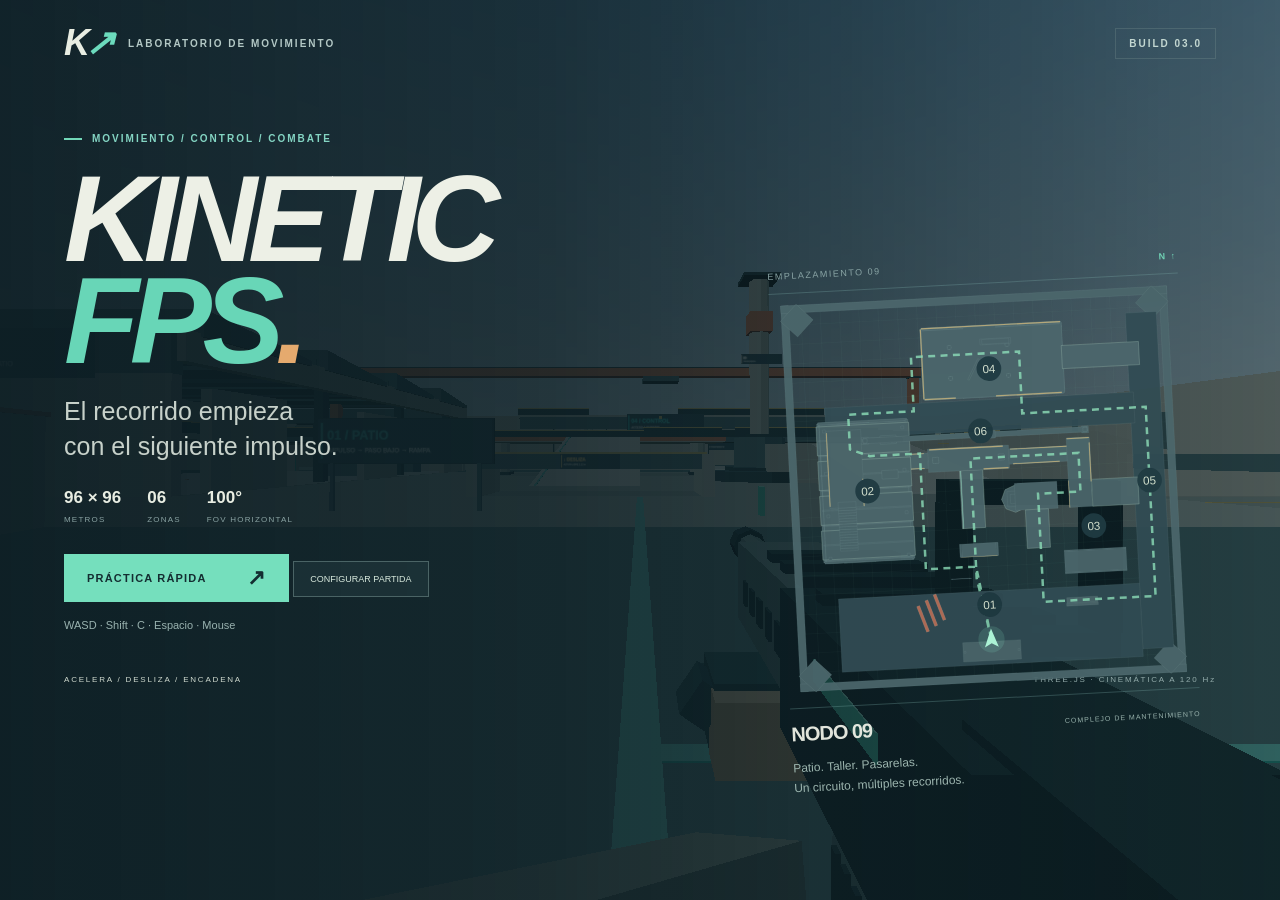
==== index.html @ 588a4f9a "Add files via upload" ====
<!doctype html>
<html lang="es">
<head>
  <meta charset="utf-8">
  <meta name="viewport" content="width=device-width,initial-scale=1,maximum-scale=1,user-scalable=no,viewport-fit=cover">
  <meta name="theme-color" content="#182a30">
  <meta name="apple-mobile-web-app-capable" content="yes">
  <meta name="apple-mobile-web-app-status-bar-style" content="black-translucent">
  <meta name="description" content="KINETIC FPS. Un laboratorio jugable de movimiento en un complejo industrial de 96 × 96 metros.">
  <title>KINETIC FPS · NODO 09</title>
  <link rel="icon" href="icon.svg" type="image/svg+xml">
  <link rel="stylesheet" href="style.css">
</head>
<body>
  <canvas id="game" aria-label="Escenario tridimensional KINETIC FPS"></canvas>
  <div id="load-status">Construyendo NODO 09<span></span></div>
  <div id="hud" hidden>
    <div class="location"><span class="live-dot"></span><b>NODO 09</b><span id="zone">01 · PATIO</span></div>
    <div class="hud-actions"><button id="map-button" aria-label="Abrir mapa">MAPA</button><button id="settings-button" aria-label="Abrir ajustes">AJUSTES <span>Ⅱ</span></button></div>
    <div id="reticle" aria-hidden="true"><i></i><i></i><i></i><i></i><b></b></div>
    <div id="hitmarker" aria-hidden="true">×</div>
    <div class="telemetry"><div class="velocity"><strong id="speed">0.0</strong><span>m/s</span></div><div class="movement"><b id="state">QUIETO</b><small><span id="ground">● SUELO</span><span><b id="fps">60</b> FPS</span></small></div><div class="speed-track"><i id="speed-fill"></i></div></div>
    <div class="weapon-info"><span><span id="weapon-name">K-09</span> <small id="fire-mode">/ AUTO</small></span><strong id="ammo">40</strong><div><span id="ammo-status">/ 40</span> · IMPACTOS <b id="hits">00</b><i id="reload-progress"></i></div><button id="auto-reload" aria-pressed="true">AUTO RECARGA: ON</button></div>
    <div id="health-bar" class="vital-bar"><span>VIDA</span><b id="health-value">100</b><i><em id="health-fill"></em></i></div><div id="shield-bar" class="vital-bar"><span>ESCUDO</span><b id="shield-value">100</b><i><em id="shield-fill"></em></i></div><div id="score-bar"><span id="score-label-blue">AZUL</span> <b id="score-blue">0</b><span> / </span><span id="score-label-red">ROJO</span> <b id="score-red">0</b></div><div id="match-status">ENTRENAMIENTO</div><div id="death-feedback" hidden></div><div id="damage-feedback"></div><div id="chain-hint">SPRINT <span>→</span> DESLIZA <span>→</span> SALTA</div>
    <div id="minimap"><canvas id="minimap-canvas" aria-label="Minimapa de NODO 09"></canvas><span>N / 09</span></div><div id="weapon-slots" aria-label="Selector de armas"><button data-action="slot0">1 <b>FILO</b></button><button data-action="slot1" class="selected">2 <b>K-09</b></button><button data-action="slot2">3 <b>S-07</b></button></div><div id="ping-readout" hidden></div><div id="toast" role="status"></div>
  </div>
  <div id="touch-controls" aria-label="Controles táctiles" hidden>
    <div id="look-area" aria-label="Arrastra para mirar"></div>
    <div id="joystick" aria-label="Joystick de movimiento"><span class="stick-ring"></span><span id="stick"></span></div>
    <button class="touch-button sprint-button" data-action="sprint" aria-label="Activar sprint"><svg viewBox="0 0 32 32"><path d="m8 26 7-9-5-5 5-5 5 5 6 1M15 17l7 5-1 6M6 19l5-6"/><circle cx="21" cy="5" r="2"/></svg><small>SPRINT</small></button>
    <button class="touch-button aim-button" data-action="aim" aria-label="Apuntar"><svg viewBox="0 0 32 32"><circle cx="16" cy="16" r="8"/><path d="M16 2v8m0 12v8M2 16h8m12 0h8"/></svg></button>
    <button class="touch-button fire-button" data-action="fire" aria-label="Disparar y arrastrar para mirar"><svg viewBox="0 0 32 32"><circle cx="16" cy="16" r="11"/><circle cx="16" cy="16" r="4"/><path d="M16 1v6m0 18v6M1 16h6m18 0h6"/></svg></button>
    <button class="touch-button jump-button" data-action="jump" aria-label="Saltar"><svg viewBox="0 0 32 32"><path d="M16 26V6M7 15l9-9 9 9M6 28h20"/></svg><small>SALTO</small></button>
    <button class="touch-button slide-button" data-action="slide" aria-label="Deslizarse o agacharse"><svg viewBox="0 0 32 32"><path d="m6 22 10-5 8 7h5M16 17l3-8 6 3M3 27h18M3 21h4"/><circle cx="20" cy="5" r="2"/></svg><small>DESLIZA</small></button>
    <button class="touch-button reload-button" data-action="reload" aria-label="Recargar"><b>↻</b><small>RECARGA</small></button>
    <button class="touch-button ping-button" data-action="ping" aria-label="Colocar marcador"><b>◇</b><small>PING</small></button>
    <button class="touch-button assist-button" data-action="assist" aria-label="Alternar asistencia"><b>⊕</b><small>AYUDA</small></button>
    <button class="touch-button mode-button" data-action="mode" aria-label="Modo de disparo"><b>≋</b><small>MODO</small></button>
  </div>
  <div id="hud-editor" hidden><button id="hud-collapse" aria-label="Plegar o desplegar barra HUD" aria-expanded="true">⌃</button><div class="editor-heading"><b>HUD <select id="hud-selection" aria-label="Control seleccionado"></select><button id="hud-move" title="Arrastra para mover el control seleccionado" aria-label="Arrastrar control seleccionado">✥</button></b><small>PERSONAJE EN PAUSA</small></div><label>Tamaño <input id="hud-size" type="range" min="55" max="160" value="100"><output id="hud-size-value">100%</output></label><label>Opacidad <input id="hud-opacity" type="range" min="0" max="100" value="100"><output id="hud-opacity-value">100%</output></label><div class="editor-actions"><button id="hud-preview">Vista previa</button><button id="hud-defaults">Restaurar</button><button id="hud-cancel">Cancelar</button><button id="hud-save">Guardar</button></div></div>
  <main id="welcome" class="screen">
    <div class="intro-top"><span class="wordmark">K<span>↗</span></span><span>LABORATORIO DE MOVIMIENTO</span><span class="build-tag">BUILD 03.0</span></div>
    <div class="intro-content">
      <div class="eyebrow"><span></span> MOVIMIENTO / CONTROL / COMBATE</div>
      <h1>KINETIC<span>FPS<span class="title-dot">.</span></span></h1>
      <p class="intro-copy">El recorrido empieza<br>con el siguiente impulso.</p>
      <div class="intro-stats"><span><b>96 × 96</b> METROS</span><span><b>06</b> ZONAS</span><span><b>100°</b> FOV HORIZONTAL</span></div>
      <button id="start" class="primary" disabled>PRÁCTICA RÁPIDA <span>↗</span></button>
      <button id="configure-match" class="secondary">CONFIGURAR PARTIDA</button><p id="start-help" class="muted">WASD · Shift · C · Espacio · Mouse</p>
      <p class="rotate-tip">↻ En el teléfono, gira la pantalla a horizontal.</p>
    </div>
    <div class="intro-map"><div class="map-heading"><span>EMPLAZAMIENTO 09</span><b>N ↑</b></div><div id="welcome-map" class="plan"></div><div class="map-caption"><b>NODO 09</b><span>COMPLEJO DE MANTENIMIENTO</span></div><p>Patio. Taller. Pasarelas.<br>Un circuito, múltiples recorridos.</p></div>
    <footer class="intro-footer"><span>ACELERA / DESLIZA / ENCADENA</span><span>THREE.JS · CINEMÁTICA A 120 Hz</span></footer>
  </main>
  <section id="pause" class="screen pause-screen" hidden aria-label="Pausa y ajustes">
    <div class="panel">
      <header class="panel-header"><div><span class="eyebrow">KINETIC / LAB 01</span><h2>Tu próximo impulso.</h2></div><button id="resume" class="primary">CONTINUAR <span>↗</span></button></header>
      <nav class="tabs"><button data-tab="settings" class="active">Ajustes</button><button data-tab="map">Recorrido</button><button data-tab="controls">Controles</button><button data-tab="reticle">Retícula</button><button data-tab="match">Partida</button><button data-tab="audio">Audio</button></nav>
      <div id="tab-settings" class="tab-content"><div class="settings-note">Los cambios se aplican a la simulación y se guardan en este navegador.</div><div id="sliders" class="settings-grid"></div><div class="switches"><label><input type="checkbox" id="autoSprint"> Sprint automático</label><label><input type="checkbox" id="contextualSlide"> Deslizamiento contextual táctil</label><label><input type="checkbox" id="autoResolution"> Resolución adaptativa</label><label><input type="checkbox" id="sound"> Sonido</label></div><div class="panel-bottom"><button id="defaults" class="secondary">Restaurar valores</button><span id="render-stats">Física · 120 Hz</span></div></div>
      <div id="tab-map" class="tab-content" hidden><div class="map-layout"><div id="pause-map" class="plan"></div><div class="map-description"><h3>NODO 09</h3><p>Un complejo compacto con rutas que se cruzan a distintas alturas.</p><ol><li><b>Patio:</b> acelera y cruza el paso bajo.</li><li><b>Taller:</b> sube las escaleras a la pasarela.</li><li><b>Terrazas:</b> enlaza rampa, salto y descenso.</li><li><b>Control:</b> atraviesa el interior o sube a la cubierta.</li><li><b>Vía rápida:</b> prueba tu velocidad en la recta este.</li><li><b>Transferencia:</b> cambia de ruta desde el centro.</li></ol><button id="reset-position" class="secondary">Volver al punto inicial</button></div></div></div>
      <div id="tab-controls" class="tab-content" hidden><div class="controls-tools"><button id="customize-hud" class="primary">Personalizar HUD <span>↗</span></button><button id="reset-targets" class="secondary">Reiniciar partida</button></div><div id="look-settings" class="settings-grid"></div><div id="assist-settings" class="settings-grid"></div><div class="switches"><label><input id="invertY" type="checkbox"> Invertir eje vertical</label><label><input id="assist" type="checkbox"> Asistencia de apuntado</label><label><input id="assistMouse" type="checkbox"> Asistencia también con mouse</label><label><input id="mapRotate" type="checkbox"> Minimapa según jugador</label></div><div class="controls-grid"><div><h3>Teclado + mouse</h3><p><kbd>WASD</kbd> Movimiento <br><kbd>Shift</kbd> Sprint <br><kbd>Alt</kbd> Caminar <br><kbd>C / Ctrl</kbd> Deslizar al correr; mantener para agacharse<br><kbd>Espacio</kbd> Salto / slide jump<br><kbd>Click izq.</kbd> Disparar <br><kbd>Click der.</kbd> Apuntar<br><kbd>Esc / P</kbd> Pausa <br><kbd>R</kbd> Recargar<br><kbd>1 / 2 / 3</kbd> Cuchillo / K-09 / escopeta<br><kbd>Q</kbd> Marcador<br><kbd>B</kbd> Modo K-09 / S-07<br><kbd>H</kbd> Asistencia<br><kbd>Inicio</kbd> Reiniciar posición</p></div><div><h3>Pantalla táctil</h3><p>Joystick izquierdo para moverte. Arrastra la zona derecha para mirar.</p><p><b>SPRINT</b> y <b>apuntado</b> se activan con un toque. <b>DESLIZA</b> usa el impulso al correr; a baja velocidad alterna agachado. <b>SALTO</b> permite salir del deslizamiento.</p><p>Puedes arrastrar el botón de disparo para apuntar mientras disparas. Activa sprint automático para liberar un dedo.</p><p class="muted">El apuntado es inmediato; los efectos del arma no alteran el rayo de disparo. Intensidad de cámara 0 desactiva balanceo, inclinación y aterrizaje visual.</p></div></div></div>
      <div id="tab-match" class="tab-content" hidden>
 <p class="settings-note">Combate local. Todos los demás participantes son bots. El movimiento conserva los valores de NODO 09.</p>
 <div class="match-form">
 <label>Modo<select id="match-mode"><option value="training">Entrenamiento</option><option value="ffa">Todos contra todos</option><option value="tdm">Rojo vs. azul</option></select></label>
 <label>Soldados <output id="bot-count-label">4</output><input id="match-bots" type="range" min="1" max="20" value="4"></label>
 <label>Dificultad<select id="match-difficulty"><option value="easy">Fácil</option><option value="normal" selected>Normal</option><option value="hard">Difícil</option></select></label>
 <label>Tu equipo<select id="match-team"><option value="blue">Azul</option><option value="red">Rojo</option></select></label>
 <label>Duración<select id="match-minutes"><option value="3">3 min</option><option value="5" selected>5 min</option><option value="10">10 min</option><option value="15">15 min</option></select></label>
 <label>Límite de eliminaciones<select id="match-limit"><option>15</option><option selected>30</option><option>50</option><option>100</option></select></label>
 <label>Calidad de IA<select id="match-quality"><option value="adaptive">Adaptativa</option><option value="high">Alta</option><option value="low">Ahorro de CPU</option></select></label>
 <label>Regeneración de cajas<select id="match-crateSeconds"><option value="30">30 s</option><option value="36" selected>36 s</option><option value="45">45 s</option><option value="60">60 s</option></select></label>
 </div><p id="bot-warning" class="settings-note">4 bots · Perfiles y percepción activos.</p>
 <div class="match-actions"><button id="begin-match" class="primary">INICIAR PARTIDA ↗</button><button id="restart-match" class="secondary">Reiniciar</button><button id="return-menu" class="secondary">Volver al menú</button></div>
 <p class="settings-note">Entrenamiento no tiene límite de tiempo. Rojo vs. azul: daño aliado desactivado. Protección al reaparecer: 2.2 s. Reserva K-09: 360; S-07: 56.</p>
 </div><div id="tab-audio" class="tab-content" hidden><h3>Sonido espacial</h3><p class="settings-note">Volúmenes independientes. Los disparos y pasos lejanos se atenúan; máximo 14 voces simultáneas.</p><div id="audio-settings" class="settings-grid"></div></div>
<div id="tab-reticle" class="tab-content" hidden><p class="settings-note">Retícula centrada en el rayo real. La expansión muestra el cono de dispersión del arma equipada.</p><div class="reticle-options"><label>Diseño <select id="reticleStyle"><option value="dot">Punto</option><option value="cross">Cruz fina</option><option value="segments">Cuatro segmentos</option><option value="crossdot">Cruz y punto</option><option value="circle">Círculo fino</option><option value="dynamic">Dinámica</option></select></label><label>Color <input id="reticleColor" type="color"></label></div><div id="reticle-settings" class="settings-grid"></div><div class="switches"><label><input id="reticleDot" type="checkbox"> Punto central</label><label><input id="reticleDynamic" type="checkbox"> Expansión según dispersión real</label></div><div class="reticle-preview" id="reticle-preview"></div><button id="reset-v2-settings" class="secondary">Restaurar controles y retícula</button></div>
    </div>
  </section>
  <section id="match-result" class="screen" hidden><div class="panel"><span class="eyebrow">NODO 09 / RESULTADO</span><h2 id="result-title"></h2><div id="result-scores"></div><button id="result-restart" class="primary">VOLVER A JUGAR ↗</button><button id="result-menu" class="secondary">Menú de partida</button></div></section><div id="fatal" hidden role="alert"><h2>No se pudo iniciar WebGL.</h2><p id="fatal-text"></p><button onclick="location.reload()">Volver a intentar</button></div>
  <noscript>Este prototipo necesita JavaScript activado.</noscript>
  <script type="module">
    import('./game.js').catch(error=>{
      document.getElementById('load-status').hidden=true;
      document.getElementById('fatal').hidden=false;
      document.getElementById('fatal-text').textContent='No se pudieron cargar los módulos. Sube todos los archivos juntos y abre la dirección HTTPS de GitHub Pages. '+error.message;
    });
  </script>
</body>
</html>
---- style.css ----
*{box-sizing:border-box}html,body{width:100%;height:100%;margin:0;overflow:hidden;background:#172b31;color:#edf0e6;font-family:Arial,Helvetica,sans-serif;-webkit-user-select:none;user-select:none;-webkit-touch-callout:none;overscroll-behavior:none}button,input{font:inherit}button{color:inherit;cursor:pointer;-webkit-tap-highlight-color:transparent}button:focus-visible{outline:2px solid #82eed4;outline-offset:4px}button:disabled{opacity:.45;cursor:wait}button[hidden],[hidden]{display:none!important}#game{position:fixed;inset:0;width:100%;height:100%;touch-action:none;display:block}#load-status{position:fixed;inset:0;display:flex;justify-content:center;align-items:center;background:#172b31;z-index:30;font-size:13px;letter-spacing:2px;transition:opacity .3s}#load-status span{width:7px;height:7px;background:#65dfbe;border-radius:50%;margin-left:12px;animation:pulse .7s infinite alternate}@keyframes pulse{to{opacity:.25}}.screen{position:fixed;inset:0;z-index:10;background:linear-gradient(90deg,rgba(13,30,36,.97),rgba(13,30,36,.87) 43%,rgba(13,30,36,.6));padding:max(25px,env(safe-area-inset-top)) max(5vw,env(safe-area-inset-right)) max(20px,env(safe-area-inset-bottom)) max(5vw,env(safe-area-inset-left));overflow:auto;touch-action:pan-y}.intro-top{display:flex;align-items:center;gap:18px;font-size:10px;font-weight:bold;letter-spacing:2px;color:#b3c8c5}.wordmark{font-size:36px;font-weight:900;font-style:italic;line-height:1;color:#e8ede2;letter-spacing:-5px}.wordmark span{color:#6cdbbd}.build-tag{margin-left:auto;border:1px solid #758d8d55;padding:9px 13px;color:#c3d7d1}.intro-content{margin-top:clamp(40px,8vh,100px);max-width:590px}.eyebrow{font-size:10px;letter-spacing:2px;color:#84d5c3;font-weight:bold;display:flex;align-items:center;gap:10px}.eyebrow>span{width:18px;height:2px;background:#72d7b8}h1{font-size:clamp(65px,9.6vw,146px);line-height:.83;letter-spacing:-.075em;margin:24px 0 22px;font-weight:900;font-style:italic}h1>span{display:block;color:#68d6b7}.title-dot{color:#e5aa6e}.intro-copy{font-size:clamp(17px,2vw,25px);line-height:1.4;color:#c7d1ca;margin:22px 0}.intro-stats{display:flex;gap:26px;margin:24px 0 28px}.intro-stats span{display:flex;flex-direction:column;font-size:8px;letter-spacing:1.2px;color:#8aa3a3;gap:7px}.intro-stats b{font-size:17px;letter-spacing:0;color:#e8ede2}.primary{background:#75dfbd;border:0;color:#142d31;padding:17px 23px;font-size:11px;font-weight:800;letter-spacing:1.2px;display:inline-flex;gap:40px;align-items:center;justify-content:space-between;min-height:47px}.primary:hover{background:#9ff3d3}.primary>span{font-size:22px;line-height:14px}.muted{color:#99b2af;font-size:11px;line-height:1.7}#start-help{margin:14px 0}.rotate-tip{display:none;color:#dbbf8a;font-size:11px}.intro-map{position:absolute;right:7vw;top:29%;width:32%;max-width:440px;transform:rotate(-3deg);opacity:.95}.map-heading{display:flex;justify-content:space-between;border-bottom:1px solid #7caaa955;padding-bottom:12px;font-size:9px;letter-spacing:1.5px;color:#8ea9a9}.map-heading b{color:#72d7b8}.plan{width:100%;aspect-ratio:1}.plan svg{width:100%;height:100%;overflow:visible}.map-caption{border-top:1px solid #7caaa955;display:flex;justify-content:space-between;align-items:center;padding-top:14px}.map-caption b{font-size:20px;letter-spacing:-1px}.map-caption span{font-size:7px;letter-spacing:1px;color:#9fb9b3}.intro-map p{font-size:12px;line-height:1.7;color:#a4bdb6}.intro-footer{margin-top:40px;display:flex;justify-content:space-between;font-size:8px;letter-spacing:1.8px;color:#93abaa}.intro-footer span:first-child{color:#d0dacf}#hud{position:fixed;inset:0;pointer-events:none;padding:max(22px,env(safe-area-inset-top)) max(25px,env(safe-area-inset-right)) max(22px,env(safe-area-inset-bottom)) max(25px,env(safe-area-inset-left));text-shadow:0 1px 4px #1e333a66}.location{position:absolute;top:max(24px,env(safe-area-inset-top));left:max(26px,env(safe-area-inset-left));display:flex;align-items:center;font-size:12px;gap:10px;letter-spacing:1.4px}.location>b{background:#203b4299;padding:7px 10px}.location>span:last-child{font-size:10px;color:#f0f0da}.live-dot{height:6px;width:6px;border-radius:50%;background:#91f4ca;box-shadow:0 0 12px #9affc855}.hud-actions{position:absolute;right:max(26px,env(safe-area-inset-right));top:max(23px,env(safe-area-inset-top));display:flex;gap:8px;pointer-events:auto}.hud-actions button{border:1px solid #ecf3e033;background:#203b4280;font-size:9px;letter-spacing:1.2px;padding:10px 12px}.hud-actions span{margin-left:9px}.telemetry{position:absolute;left:max(28px,env(safe-area-inset-left));bottom:max(28px,env(safe-area-inset-bottom));display:flex;gap:18px;align-items:center;background:linear-gradient(90deg,#17343b99,transparent);padding:12px 16px 17px}.velocity{display:flex;align-items:baseline;gap:6px}.velocity strong{font-size:39px;letter-spacing:-2px;font-weight:400;font-variant-numeric:tabular-nums;min-width:74px}.velocity>span{font-size:10px;color:#dae4d6}.movement>b{font-size:10px;letter-spacing:1.7px;color:#b1ffd9}.movement small{display:flex;gap:12px;margin-top:8px;font-size:8px;letter-spacing:1px;color:#e6eddb}.movement small b{font-weight:400}.speed-track{position:absolute;bottom:3px;left:16px;width:235px;background:#d6e4d229;height:2px}.speed-track i{display:block;height:100%;background:#94ffcd;width:0;transition:width .1s}.weapon-info{position:absolute;bottom:max(28px,env(safe-area-inset-bottom));right:max(30px,env(safe-area-inset-right));font-size:12px;letter-spacing:1px;display:grid;grid-template-columns:auto 40px;gap:5px 20px;background:linear-gradient(-90deg,#1b343977,transparent);padding:10px}.weapon-info small{font-size:9px;color:#d7e3d8}.weapon-info>strong{font-size:38px;grid-row:span 2;line-height:.9}.weapon-info>div{font-size:8px;color:#ccdecf}.weapon-info b{color:#b6ffdd;margin-left:12px}#reticle{position:absolute;left:50%;top:50%;width:0;height:0;opacity:.85}#reticle i{position:absolute;background:#fffbe8;box-shadow:0 0 2px #21353f;width:2px;height:5px}#reticle i:nth-child(1){left:-1px;top:-11px}#reticle i:nth-child(2){left:-1px;top:6px}#reticle i:nth-child(3){top:-1px;left:-11px;transform:rotate(90deg)}#reticle i:nth-child(4){top:-1px;left:9px;transform:rotate(90deg)}#reticle b{position:absolute;width:2px;height:2px;left:-1px;top:-1px;background:#fffbe8}#reticle.aim i{opacity:0}#hitmarker{position:absolute;left:50%;top:50%;transform:translate(-50%,-50%);font:32px monospace;color:#97ffcd;opacity:0}#chain-hint{position:absolute;bottom:36px;left:50%;transform:translateX(-50%);font-size:8px;letter-spacing:2px;color:#f4f8e2;background:#1b343960;padding:9px 12px;white-space:nowrap;transition:opacity 1s}#chain-hint span{color:#abedce;margin:0 8px}#toast{position:absolute;top:18%;left:50%;transform:translateX(-50%);background:#203b43dd;color:#c6f7df;padding:11px 17px;font-size:11px;opacity:0;transition:opacity .15s;max-width:80%;text-align:center}.pause-screen{background:#152b32e8;display:flex;align-items:flex-start;justify-content:center}.panel{max-width:940px;width:100%;margin:auto}.panel-header{display:flex;align-items:center;justify-content:space-between;gap:25px}h2{font-size:32px;letter-spacing:-1.2px;margin:14px 0 20px}.panel-header .primary{padding:14px 18px;gap:24px}.tabs{display:flex;gap:25px;border-bottom:1px solid #6f949446;margin:12px 0 20px}.tabs button{padding:12px 0;background:none;border:0;border-bottom:2px solid transparent;color:#9ab6b2;font-size:12px}.tabs button.active{border-bottom-color:#71dfbb;color:#e5f8e8}.settings-note{font-size:11px;color:#a6bcb8;margin-bottom:24px}.settings-grid{display:grid;grid-template-columns:1fr 1fr;gap:20px 45px}.setting label{display:flex;justify-content:space-between;font-size:11px;color:#d3e2d8;gap:15px}.setting output{color:#80e5c4;white-space:nowrap;font-variant-numeric:tabular-nums}.setting input[type=range]{width:100%;height:4px;margin:14px 0 3px;accent-color:#80e5c4;cursor:pointer;touch-action:pan-y}.switches{display:flex;flex-wrap:wrap;gap:20px;margin:27px 0;font-size:11px;color:#bfd6cd}.switches label{display:flex;align-items:center;gap:8px}.switches input{accent-color:#7adab9;width:16px;height:16px}.panel-bottom{display:flex;align-items:center;justify-content:space-between;padding:15px 0;border-top:1px solid #6f949446;gap:20px}.secondary{border:1px solid #aaccc655;padding:12px 16px;background:#2a434866;color:#d7e8dc;font-size:11px}.panel-bottom>span{font-size:10px;color:#93b3ac}.map-layout{display:grid;grid-template-columns:1fr 1fr;gap:45px;align-items:center}.map-description p,.map-description li{font-size:12px;line-height:1.8;color:#adcbc0}.map-description li{margin-bottom:8px}.map-description ol{padding-left:18px}.map-description b{color:#e0eadd}h3{font-size:16px;letter-spacing:.5px}.controls-grid{display:grid;grid-template-columns:1fr 1fr;gap:40px}.controls-grid p{font-size:12px;line-height:2.5;color:#b5cfc4}kbd{font:10px Arial;display:inline-block;min-width:80px;margin:2px 9px 2px 0;background:#53726b33;padding:2px 9px;color:#e1f3df}.controls-grid p.muted{line-height:1.8;font-size:10px}#touch-controls{display:none;position:fixed;inset:0;z-index:3;pointer-events:none;touch-action:none}.touch #touch-controls{display:block}#look-area{position:absolute;left:38%;right:0;top:58px;bottom:0;pointer-events:auto;touch-action:none}#joystick{position:absolute;left:max(28px,calc(env(safe-area-inset-left) + 12px));bottom:max(28px,calc(env(safe-area-inset-bottom) + 14px));width:128px;height:128px;border-radius:50%;pointer-events:auto;touch-action:none;background:#deead008;border:1px solid #eff6dc30}.stick-ring{position:absolute;inset:20px;border:1px solid #eff6dc24;border-radius:50%}#stick{position:absolute;left:50%;top:50%;transform:translate(-50%,-50%);width:48px;height:48px;border:1px solid #f0f4da4f;background:#e6f2d826;border-radius:50%;box-shadow:0 0 20px #14343d33}.touch-button{position:absolute;border:1px solid #e9f7de55;border-radius:50%;background:#15394338;width:58px;height:58px;display:flex;flex-direction:column;align-items:center;justify-content:center;pointer-events:auto;touch-action:none;color:#f1f4df;box-shadow:0 1px 8px #152d3033}.touch-button svg{height:27px;width:27px;fill:none;stroke:currentColor;stroke-width:1.7;stroke-linecap:round;stroke-linejoin:round}.touch-button small{font-size:6px;letter-spacing:.6px;margin-top:2px}.touch-button.pressed,.touch-button.selected{background:#71dfbb55;border-color:#adffdb;color:#d6ffdf}.sprint-button{left:max(65px,calc(env(safe-area-inset-left) + 48px));bottom:max(171px,calc(env(safe-area-inset-bottom) + 157px));width:49px;height:49px}.fire-button{right:max(112px,calc(env(safe-area-inset-right) + 94px));bottom:max(85px,calc(env(safe-area-inset-bottom) + 68px));width:76px;height:76px}.fire-button svg{width:37px;height:37px}.aim-button{right:max(182px,calc(env(safe-area-inset-right) + 163px));bottom:max(165px,calc(env(safe-area-inset-bottom) + 150px));width:47px;height:47px}.jump-button{right:max(29px,calc(env(safe-area-inset-right) + 14px));bottom:max(119px,calc(env(safe-area-inset-bottom) + 104px))}.slide-button{right:max(48px,calc(env(safe-area-inset-right) + 28px));bottom:max(33px,calc(env(safe-area-inset-bottom) + 18px))}.touch .telemetry{bottom:20px;left:50%;transform:translateX(-50%);padding:7px 10px 12px;gap:10px;min-width:170px}.touch .velocity strong{font-size:26px;min-width:49px}.touch .movement>b{font-size:8px}.touch .movement small{font-size:6px;gap:6px}.touch .speed-track{width:150px;left:10px}.touch .weapon-info{bottom:auto;top:65px;right:max(26px,env(safe-area-inset-right));padding:5px;gap:3px 10px;font-size:9px}.touch .weapon-info>strong{font-size:24px}.touch .weapon-info small{display:none}.touch #chain-hint{bottom:77px;font-size:6px;letter-spacing:1px}.touch .location{font-size:10px}.touch .location>span:last-child{font-size:8px}.touch .rotate-tip{display:block}#fatal{position:fixed;inset:0;z-index:50;display:flex;flex-direction:column;align-items:center;justify-content:center;background:#172b31;padding:40px;text-align:center}#fatal p{max-width:560px;font-size:14px;line-height:1.8}#fatal button{background:#7bd6b8;border:0;color:#16313b;padding:14px 20px}
@media(max-height:600px) and (orientation:landscape){.screen{padding-top:16px;padding-bottom:14px}.intro-top{font-size:8px;gap:12px}.wordmark{font-size:25px}.build-tag{padding:6px 9px}.intro-content{margin-top:23px}h1{font-size:78px;margin:17px 0 14px}.intro-copy{font-size:15px;margin:12px 0}.intro-stats{gap:20px;margin:15px 0 16px}.intro-stats b{font-size:13px}.intro-stats span{font-size:6px;gap:5px}.primary{padding:13px 18px;min-height:42px;font-size:9px}.eyebrow{font-size:7px}.intro-map{top:22%;right:8vw;width:31%;max-width:285px}.intro-map p{display:none}.intro-footer{margin-top:14px;font-size:6px}.intro-footer span:last-child{display:none}.intro-copy br{display:none}.intro-content{max-width:55%}.intro-map .map-heading{font-size:7px}.map-caption span{font-size:6px}.map-caption b{font-size:16px}#start-help{margin:9px 0;font-size:9px}.rotate-tip{display:none!important}.panel-header h2{font-size:23px;margin:8px 0}.panel-header .eyebrow{font-size:7px}.tabs{margin:8px 0 14px}.tabs button{padding:8px 0}.settings-grid{gap:17px 35px}.settings-note{margin-bottom:17px;font-size:10px}.pause-screen{padding-left:max(38px,env(safe-area-inset-left));padding-right:max(38px,env(safe-area-inset-right))}.location{top:14px}.hud-actions{top:14px}.touch .location>span:last-child{display:none}.touch .hud-actions button{font-size:8px;padding:8px 10px}.touch .weapon-info{top:51px}.map-description p,.map-description li{font-size:10px;line-height:1.5}.map-description li{margin-bottom:5px}.map-layout{gap:30px;grid-template-columns:minmax(200px,.8fr) 1.2fr}.map-layout .plan{max-height:300px}.controls-grid p{font-size:10px;line-height:2}.controls-grid{gap:25px}}
@media(max-width:600px) and (orientation:portrait){.intro-map{display:none}.intro-content{margin-top:8vh}h1{font-size:100px}.intro-copy{font-size:20px}.intro-top{font-size:7px;gap:12px}.build-tag{font-size:7px;padding:7px}.intro-stats{gap:22px}.intro-footer span:last-child{display:none}.settings-grid,.map-layout,.controls-grid{grid-template-columns:1fr}.panel-header h2{font-size:24px}.panel-header .primary{font-size:8px;padding:12px;gap:10px}.panel-header .eyebrow{font-size:8px}.settings-grid{gap:20px}.panel-bottom{align-items:flex-start;flex-direction:column}.location>span:last-child{display:none}.hud-actions button{font-size:7px;padding:9px}.hud-actions{right:14px}.location{left:12px}.touch .telemetry{bottom:230px}.touch #chain-hint{display:none}.touch #look-area{left:25%;top:80px;bottom:220px}}
/* V2: extend the original visual identity; movement viewport remains untouched. */
.hud-shell{position:fixed;transform:translate(-50%,-50%);pointer-events:none;z-index:4;touch-action:none;box-sizing:border-box}.hud-shell>.hud-visual{position:absolute!important;left:50%!important;top:50%!important;right:auto!important;bottom:auto!important;margin:0!important;transform-origin:center center!important;box-sizing:border-box}.hud-shell.hud-control{display:none}.touch .hud-control,.hud-editing .hud-control{display:block}.hud-shell button,.hud-shell #joystick{pointer-events:auto}.hud-shell .telemetry{min-width:0!important;padding:5px 9px 12px;gap:8px}.hud-shell .velocity strong{font-size:27px;min-width:50px}.hud-shell .movement>b{font-size:8px}.hud-shell .movement small{font-size:6px;gap:6px}.hud-shell .speed-track{width:150px;left:9px}.hud-shell .weapon-info{font-size:9px;padding:5px;gap:3px 8px}.hud-shell .weapon-info>strong{font-size:27px}.hud-shell .weapon-info small{font-size:7px}.hud-shell .location{font-size:10px;gap:6px}.hud-shell .location>span:last-child{display:none}.hud-shell .hud-actions{display:flex;gap:5px}.hud-shell .hud-actions button{font-size:8px;padding:8px}.hud-shell .touch-button b{font-size:23px;font-weight:400;line-height:22px}.hud-shell .touch-button small{font-size:6px}.hud-shell .telemetry .speed-track{bottom:4px}.hud-editing #touch-controls{display:block!important}.hud-editing .hud-shell{pointer-events:auto;outline:1px dashed #b2e4d240;cursor:move}.hud-editing .hud-shell.selected-hud{outline:2px solid #8beecb;outline-offset:4px;border-radius:6px}.hud-editing .hud-shell.invisible-control:after{content:attr(data-label) ' · invisible';position:absolute;inset:0;display:flex;align-items:center;justify-content:center;background:#2b65564d;color:#aaffd7;font-size:8px;border:1px dashed #8beecb;pointer-events:none}.hud-preview .hud-shell{outline:0!important}.hud-preview .hud-shell:after{display:none!important}.hud-editing #look-area{pointer-events:none}.hud-editing #reticle,.hud-editing #chain-hint{display:none}#hud-editor{position:fixed;top:max(8px,env(safe-area-inset-top));left:max(12px,env(safe-area-inset-left));right:max(12px,env(safe-area-inset-right));z-index:30;background:#19363bed;border:1px solid #94d5c565;box-shadow:0 8px 30px #10212444;border-radius:7px;display:flex;align-items:center;gap:18px;padding:10px 14px;touch-action:none;flex-wrap:wrap}#hud-editor .editor-heading b{display:block;font-size:12px;color:#b0f5d7}#hud-editor .editor-heading span{font-size:10px;margin-left:7px;color:#e6f3df}#hud-editor small{font-size:6px;letter-spacing:1.4px;color:#9dbab2}#hud-editor label{display:flex;gap:8px;align-items:center;font-size:10px}#hud-editor input{width:105px;accent-color:#8ee2c3}#hud-editor output{font:10px monospace;min-width:32px}.editor-actions{display:flex;gap:6px;margin-left:auto}.editor-actions button{font-size:9px;padding:9px;background:transparent;border:1px solid #91b8ad55;border-radius:3px}#hud-save{background:#81dfbd;color:#143038;border:0}.controls-tools{display:flex;gap:15px;margin:12px 0 25px;align-items:center}#assist-settings{margin-top:25px;padding-top:22px;border-top:1px solid #607f7655}#minimap{background:#19363ac7;border:1px solid #c0e7d344;border-radius:7px;overflow:hidden}#minimap canvas{width:100%;height:100%;opacity:.85}#minimap>span{position:absolute;top:5px;left:7px;font-size:7px;letter-spacing:1.2px;color:#c4f3dd}#weapon-slots{display:flex;gap:4px;pointer-events:auto}#weapon-slots button{flex:1;padding:5px 6px;border:1px solid #acddca55;border-radius:4px;background:#19353ac2;font-size:8px;color:#a2c3b7}#weapon-slots button b{display:block;font-size:9px;margin-top:2px;color:#e4f0dc}#weapon-slots button.selected{background:#3f7864ab;border-color:#92ebc2}#reticle{width:200px;height:200px;transform:translate(-50%,-50%)}#reticle svg,.reticle-preview svg{width:200px;height:200px;overflow:visible;filter:drop-shadow(0 0 .5px #223e40)}#reticle svg path,.reticle-preview svg path{fill:none;stroke-linecap:butt}.reticle-options{display:flex;gap:30px;margin:18px 0 28px;align-items:center;font-size:12px}.reticle-options select{margin-left:10px;background:#23424a;color:#def0de;border:1px solid #7ea99b66;padding:8px}.reticle-options input[type=color]{width:50px;height:30px;vertical-align:middle;margin-left:10px}.reticle-preview{width:200px;height:200px;margin:10px auto;background:radial-gradient(#345c5d,#203b42);border:1px solid #6b988566}#ping-readout{position:fixed;transform:translate(-50%,-110%);color:#ffda9f;text-shadow:0 1px 3px #142a30;background:#1f393b99;padding:4px 7px;border-radius:3px;font-size:9px;pointer-events:none}#reload-progress{height:2px;display:block;background:#8ee7be;width:0;margin-top:4px}.weapon-info>#weapon-name{white-space:nowrap}.touch #chain-hint{display:none}.controls-tools .primary{font-size:10px}.hud-editing #hud{pointer-events:none}.hud-editing #hud-editor{pointer-events:auto}.hud-preview .hud-shell{pointer-events:none!important}.hud-preview .hud-shell *{pointer-events:none!important}@media(max-height:600px){#hud-editor{gap:8px;padding:7px 9px}#hud-editor input{width:75px}.editor-actions button{font-size:8px;padding:7px}.editor-heading{min-width:90px}#hud-editor label{font-size:8px;gap:5px}#hud-editor .editor-heading b{font-size:9px}.controls-tools{margin:8px 0 20px}}@media(orientation:portrait){#hud-editor{justify-content:center}.editor-heading{width:100%;text-align:center}.editor-actions{margin:auto}.hud-shell .hud-actions{transform-origin:center!important}.controls-tools{flex-wrap:wrap}}

#hud-selection{max-width:130px;background:#19383e;border:1px solid #9cd9c64d;color:#ceefdf;font-size:10px;padding:5px}#hud-move{background:transparent;border:1px solid #9cd9c64d;color:#a5efcf;padding:4px 8px;touch-action:none;cursor:move;font-size:16px}.qa-flag{position:fixed;left:50%;bottom:8px;transform:translateX(-50%);padding:4px 8px;background:#493c28dd;color:#ffde9c;z-index:31;font-size:10px;pointer-events:none}

.qa-run{position:fixed;bottom:8px;right:10px;z-index:50;background:#8cd9bf;color:#142e35;border:0;padding:8px}.qa-results{position:fixed;inset:8% 12%;z-index:60;overflow:auto;background:#132c31f5;color:#b5f9db;padding:20px;pointer-events:auto;font-size:11px}

.touch .hud-shell .weapon-info #fire-mode{display:inline;font-size:7px}.hud-shell #weapon-slots{display:flex!important}.hud-shell .weapon-info>div{font-size:7px;line-height:1.4}.hud-shell .weapon-info b{margin-left:4px}

/* V3: the HUD layer is above the look surface in BOTH orientations. */
#hud{z-index:5;pointer-events:none}#hud .hud-actions,#hud #weapon-slots,#hud #auto-reload{pointer-events:auto}#weapon-slots button{touch-action:none;min-width:44px;min-height:44px}#hud-editor{transition:transform .18s ease}#hud-editor.collapsed{transform:translateY(calc(-100% - 10px));}#hud-collapse{position:absolute;top:100%;left:50%;transform:translateX(-50%);width:64px;height:28px;border:1px solid #94d5c580;border-radius:0 0 8px 8px;background:#19363bf2;color:#9bf4d4;font-size:22px;line-height:22px;touch-action:none}#hud-editor.collapsed #hud-collapse{margin-top:10px}.hud-editing #hud{z-index:6}
#auto-reload{font-size:6px;grid-column:1 / -1;padding:4px 0;min-height:22px;background:transparent;border:0;border-top:1px solid #83ccb340;text-align:left;color:#9ee4cd;letter-spacing:.7px;touch-action:manipulation}.hud-shell .weapon-info{grid-template-columns:auto 40px;align-content:start}.hud-shell .weapon-info>strong{grid-column:2;grid-row:1 / 3}.hud-shell .weapon-info>div{grid-column:1;grid-row:2}.hud-shell .weapon-info>#auto-reload{grid-row:3}.vital-bar{padding:5px 9px;background:#17343b99;font-size:8px;letter-spacing:1px;border-radius:3px}.vital-bar b{float:right;font-size:10px;font-weight:400;letter-spacing:0}.vital-bar>i{position:absolute;bottom:5px;left:9px;right:9px;height:3px;background:#72928b40;display:block}.vital-bar em{display:block;height:100%;width:100%;background:#8de9ac;transition:width .16s ease}#shield-fill{background:#72b5fa}#score-bar,#match-status{background:#17343b99;text-align:center;letter-spacing:1px;font-size:9px;padding:8px;border-radius:3px}#score-blue{color:#85c3ff}#score-red{color:#fa9186}#score-bar b{font-size:14px;margin:0 7px}#match-status{font-size:8px;color:#a5d7c7}#damage-feedback{position:fixed;inset:0;pointer-events:none;box-shadow:inset 0 0 65px #e36d6750;opacity:0;transition:opacity .1s}#death-feedback{position:fixed;top:42%;left:50%;transform:translateX(-50%);padding:16px 26px;background:#193136db;border:1px solid #96c2b74f;font-size:13px;text-align:center;letter-spacing:1px}
.match-form{display:grid;grid-template-columns:1fr 1fr;gap:18px 32px;margin:22px 0}.match-form label{display:flex;flex-direction:column;gap:8px;font-size:11px;color:#c8e2d7}.match-form select{min-height:38px;background:#214048;color:#dfede3;border:1px solid #729e9055;border-radius:3px;padding:7px}.match-form input{accent-color:#82ddbe}.match-form output{color:#8ff2c9}.match-actions{display:flex;gap:12px;flex-wrap:wrap}.tabs{gap:20px;overflow-x:auto;flex-shrink:0}.tabs button{white-space:nowrap}#configure-match{margin:9px 0 0;font-size:9px}#result-scores table{border-collapse:collapse;width:100%;margin:25px 0;color:#c6ddd2;font-size:12px}#result-scores td,#result-scores th{padding:9px;border-bottom:1px solid #7faaa244;text-align:left}#match-result{z-index:20;background:#132b32ec}#result-menu{margin:12px}#bot-warning{color:#a5d7c7}@media(max-width:500px){.match-form{grid-template-columns:1fr 1fr;gap:15px}.tabs{gap:14px}.match-actions .primary{font-size:10px}}
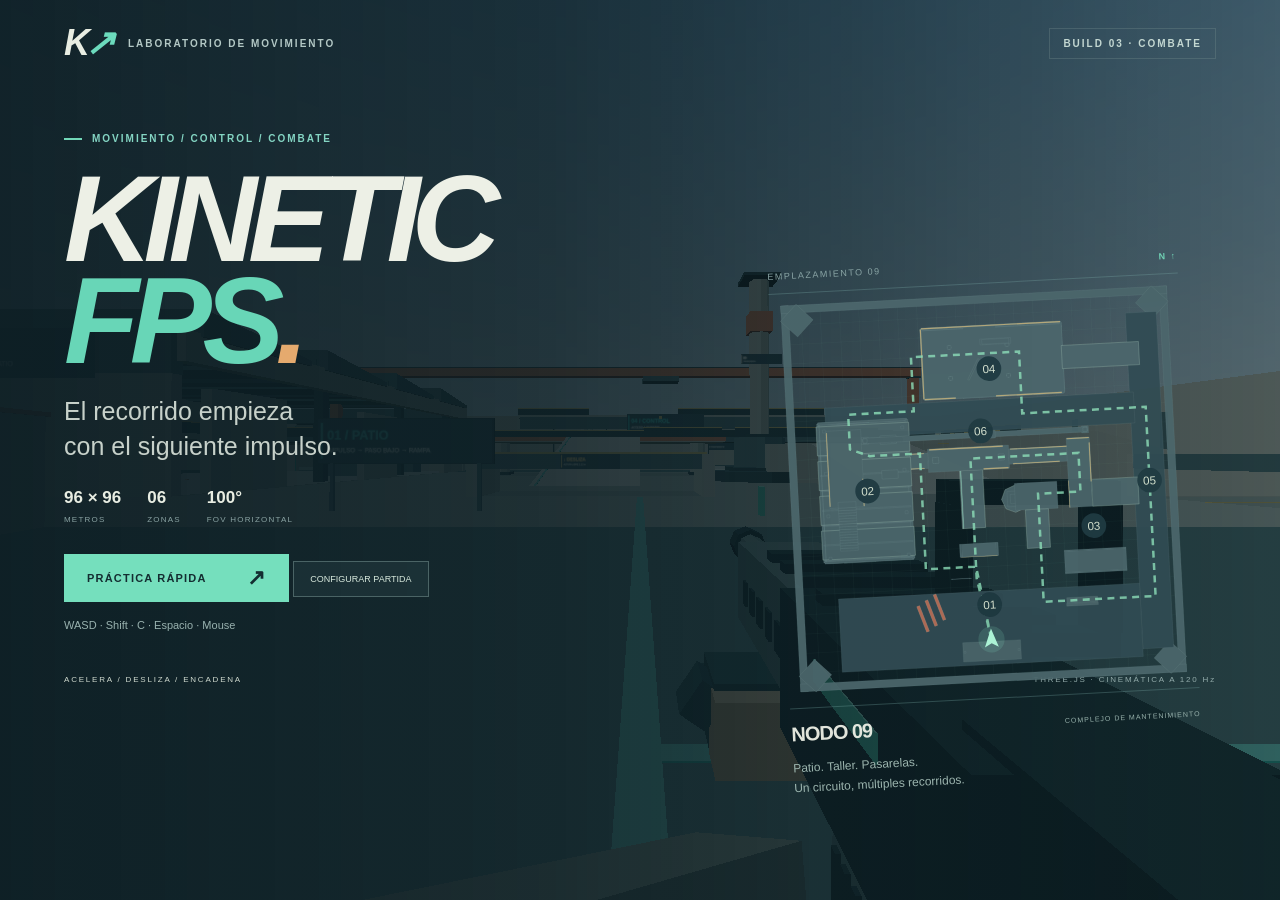
==== commit 13c9f045: "Add files via upload" ====
--- a/index.html
+++ b/index.html
@@ -21,8 +21,10 @@
     <div id="hitmarker" aria-hidden="true">×</div>
     <div class="telemetry"><div class="velocity"><strong id="speed">0.0</strong><span>m/s</span></div><div class="movement"><b id="state">QUIETO</b><small><span id="ground">● SUELO</span><span><b id="fps">60</b> FPS</span></small></div><div class="speed-track"><i id="speed-fill"></i></div></div>
     <div class="weapon-info"><span><span id="weapon-name">K-09</span> <small id="fire-mode">/ AUTO</small></span><strong id="ammo">40</strong><div><span id="ammo-status">/ 40</span> · IMPACTOS <b id="hits">00</b><i id="reload-progress"></i></div><button id="auto-reload" aria-pressed="true">AUTO RECARGA: ON</button></div>
-    <div id="health-bar" class="vital-bar"><span>VIDA</span><b id="health-value">100</b><i><em id="health-fill"></em></i></div><div id="shield-bar" class="vital-bar"><span>ESCUDO</span><b id="shield-value">100</b><i><em id="shield-fill"></em></i></div><div id="score-bar"><span id="score-label-blue">AZUL</span> <b id="score-blue">0</b><span> / </span><span id="score-label-red">ROJO</span> <b id="score-red">0</b></div><div id="match-status">ENTRENAMIENTO</div><div id="death-feedback" hidden></div><div id="damage-feedback"></div><div id="chain-hint">SPRINT <span>→</span> DESLIZA <span>→</span> SALTA</div>
-    <div id="minimap"><canvas id="minimap-canvas" aria-label="Minimapa de NODO 09"></canvas><span>N / 09</span></div><div id="weapon-slots" aria-label="Selector de armas"><button data-action="slot0">1 <b>FILO</b></button><button data-action="slot1" class="selected">2 <b>K-09</b></button><button data-action="slot2">3 <b>S-07</b></button></div><div id="ping-readout" hidden></div><div id="toast" role="status"></div>
+    <div id="health-bar" class="vital-bar"><span>VIDA</span><b id="health-value">100</b><i><em id="health-fill"></em></i></div><div id="shield-bar" class="vital-bar"><span>ESCUDO</span><b id="shield-value">100</b><i><em id="shield-fill"></em></i></div><div id="score-bar"><span id="score-label-blue">AZUL</span> <b id="score-blue">0</b><span> / </span><span id="score-label-red">ROJO</span> <b id="score-red">0</b></div><div id="match-status">ENTRENAMIENTO</div><div id="death-feedback" hidden></div><div id="damage-feedback"></div><div id="heal-feedback"></div><div id="ally-indicators"></div><div id="kill-feed" aria-label="Bajas recientes"></div>
+<div id="consume-progress" hidden><span id="consume-label"></span><i><b id="consume-fill"></b></i></div>
+<button id="crate-interact" hidden aria-label="Mantén para abrir la caja" aria-valuenow="0"><svg viewBox="0 0 64 64"><circle class="interact-track" cx="32" cy="32" r="28"/><circle class="interact-progress" cx="32" cy="32" r="28" pathLength="100"/></svg><b>✦</b><small>ABRIR · E</small></button><div id="chain-hint">SPRINT <span>→</span> DESLIZA <span>→</span> SALTA</div>
+    <div id="minimap"><canvas id="minimap-canvas" aria-label="Minimapa de NODO 09"></canvas><span>N / 09</span></div><div id="weapon-slots" aria-label="Selector de armas"><button data-action="slot0">1 <b>FILO</b></button><button data-action="slot1" class="selected">2 <b>K-09</b></button><button data-action="slot2">3 <b>S-07</b></button></div><div id="consumable-slots" aria-label="Consumibles"><button id="use-bandage" data-action="bandage" hidden><span>✚</span><b>0</b><small>VENDAJE</small></button><button id="use-mini" data-action="mini" hidden><span>▱</span><b>0</b><small>MINI</small></button></div><div id="ping-readout" hidden></div><div id="toast" role="status"></div>
   </div>
   <div id="touch-controls" aria-label="Controles táctiles" hidden>
     <div id="look-area" aria-label="Arrastra para mirar"></div>
@@ -35,11 +37,12 @@
     <button class="touch-button reload-button" data-action="reload" aria-label="Recargar"><b>↻</b><small>RECARGA</small></button>
     <button class="touch-button ping-button" data-action="ping" aria-label="Colocar marcador"><b>◇</b><small>PING</small></button>
     <button class="touch-button assist-button" data-action="assist" aria-label="Alternar asistencia"><b>⊕</b><small>AYUDA</small></button>
+    <button class="touch-button auto-fire-button" data-action="autofire" aria-label="Alternar autodisparo ADS" aria-pressed="false"><b>⊙</b><small>AUTO OFF</small></button>
     <button class="touch-button mode-button" data-action="mode" aria-label="Modo de disparo"><b>≋</b><small>MODO</small></button>
   </div>
   <div id="hud-editor" hidden><button id="hud-collapse" aria-label="Plegar o desplegar barra HUD" aria-expanded="true">⌃</button><div class="editor-heading"><b>HUD <select id="hud-selection" aria-label="Control seleccionado"></select><button id="hud-move" title="Arrastra para mover el control seleccionado" aria-label="Arrastrar control seleccionado">✥</button></b><small>PERSONAJE EN PAUSA</small></div><label>Tamaño <input id="hud-size" type="range" min="55" max="160" value="100"><output id="hud-size-value">100%</output></label><label>Opacidad <input id="hud-opacity" type="range" min="0" max="100" value="100"><output id="hud-opacity-value">100%</output></label><div class="editor-actions"><button id="hud-preview">Vista previa</button><button id="hud-defaults">Restaurar</button><button id="hud-cancel">Cancelar</button><button id="hud-save">Guardar</button></div></div>
   <main id="welcome" class="screen">
-    <div class="intro-top"><span class="wordmark">K<span>↗</span></span><span>LABORATORIO DE MOVIMIENTO</span><span class="build-tag">BUILD 03.0</span></div>
+    <div class="intro-top"><span class="wordmark">K<span>↗</span></span><span>LABORATORIO DE MOVIMIENTO</span><span class="build-tag">BUILD 03 · COMBATE</span></div>
     <div class="intro-content">
       <div class="eyebrow"><span></span> MOVIMIENTO / CONTROL / COMBATE</div>
       <h1>KINETIC<span>FPS<span class="title-dot">.</span></span></h1>
@@ -58,7 +61,7 @@
       <nav class="tabs"><button data-tab="settings" class="active">Ajustes</button><button data-tab="map">Recorrido</button><button data-tab="controls">Controles</button><button data-tab="reticle">Retícula</button><button data-tab="match">Partida</button><button data-tab="audio">Audio</button></nav>
       <div id="tab-settings" class="tab-content"><div class="settings-note">Los cambios se aplican a la simulación y se guardan en este navegador.</div><div id="sliders" class="settings-grid"></div><div class="switches"><label><input type="checkbox" id="autoSprint"> Sprint automático</label><label><input type="checkbox" id="contextualSlide"> Deslizamiento contextual táctil</label><label><input type="checkbox" id="autoResolution"> Resolución adaptativa</label><label><input type="checkbox" id="sound"> Sonido</label></div><div class="panel-bottom"><button id="defaults" class="secondary">Restaurar valores</button><span id="render-stats">Física · 120 Hz</span></div></div>
       <div id="tab-map" class="tab-content" hidden><div class="map-layout"><div id="pause-map" class="plan"></div><div class="map-description"><h3>NODO 09</h3><p>Un complejo compacto con rutas que se cruzan a distintas alturas.</p><ol><li><b>Patio:</b> acelera y cruza el paso bajo.</li><li><b>Taller:</b> sube las escaleras a la pasarela.</li><li><b>Terrazas:</b> enlaza rampa, salto y descenso.</li><li><b>Control:</b> atraviesa el interior o sube a la cubierta.</li><li><b>Vía rápida:</b> prueba tu velocidad en la recta este.</li><li><b>Transferencia:</b> cambia de ruta desde el centro.</li></ol><button id="reset-position" class="secondary">Volver al punto inicial</button></div></div></div>
-      <div id="tab-controls" class="tab-content" hidden><div class="controls-tools"><button id="customize-hud" class="primary">Personalizar HUD <span>↗</span></button><button id="reset-targets" class="secondary">Reiniciar partida</button></div><div id="look-settings" class="settings-grid"></div><div id="assist-settings" class="settings-grid"></div><div class="switches"><label><input id="invertY" type="checkbox"> Invertir eje vertical</label><label><input id="assist" type="checkbox"> Asistencia de apuntado</label><label><input id="assistMouse" type="checkbox"> Asistencia también con mouse</label><label><input id="mapRotate" type="checkbox"> Minimapa según jugador</label></div><div class="controls-grid"><div><h3>Teclado + mouse</h3><p><kbd>WASD</kbd> Movimiento <br><kbd>Shift</kbd> Sprint <br><kbd>Alt</kbd> Caminar <br><kbd>C / Ctrl</kbd> Deslizar al correr; mantener para agacharse<br><kbd>Espacio</kbd> Salto / slide jump<br><kbd>Click izq.</kbd> Disparar <br><kbd>Click der.</kbd> Apuntar<br><kbd>Esc / P</kbd> Pausa <br><kbd>R</kbd> Recargar<br><kbd>1 / 2 / 3</kbd> Cuchillo / K-09 / escopeta<br><kbd>Q</kbd> Marcador<br><kbd>B</kbd> Modo K-09 / S-07<br><kbd>H</kbd> Asistencia<br><kbd>Inicio</kbd> Reiniciar posición</p></div><div><h3>Pantalla táctil</h3><p>Joystick izquierdo para moverte. Arrastra la zona derecha para mirar.</p><p><b>SPRINT</b> y <b>apuntado</b> se activan con un toque. <b>DESLIZA</b> usa el impulso al correr; a baja velocidad alterna agachado. <b>SALTO</b> permite salir del deslizamiento.</p><p>Puedes arrastrar el botón de disparo para apuntar mientras disparas. Activa sprint automático para liberar un dedo.</p><p class="muted">El apuntado es inmediato; los efectos del arma no alteran el rayo de disparo. Intensidad de cámara 0 desactiva balanceo, inclinación y aterrizaje visual.</p></div></div></div>
+      <div id="tab-controls" class="tab-content" hidden><div class="controls-tools"><button id="customize-hud" class="primary">Personalizar HUD <span>↗</span></button><button id="reset-targets" class="secondary">Reiniciar partida</button></div><div id="look-settings" class="settings-grid"></div><div id="assist-settings" class="settings-grid"></div><div class="switches"><label><input id="invertY" type="checkbox"> Invertir eje vertical</label><label><input id="assist" type="checkbox"> Asistencia de apuntado</label><label><input id="assistMouse" type="checkbox"> Asistencia también con mouse</label><label><input id="mapRotate" type="checkbox"> Minimapa según jugador</label></div><div class="controls-grid"><div><h3>Teclado + mouse</h3><p><kbd>WASD</kbd> Movimiento <br><kbd>Shift</kbd> Sprint <br><kbd>Alt</kbd> Caminar <br><kbd>C / Ctrl</kbd> Deslizar al correr; mantener para agacharse<br><kbd>Espacio</kbd> Salto / slide jump<br><kbd>Click izq.</kbd> Disparar <br><kbd>Click der.</kbd> Apuntar<br><kbd>Esc / P</kbd> Pausa <br><kbd>R</kbd> Recargar<br><kbd>1 / 2 / 3</kbd> Cuchillo / K-09 / escopeta<br><kbd>Q</kbd> Marcador<br><kbd>B</kbd> Modo K-09 / S-07<br><kbd>H</kbd> Asistencia<br><kbd>F</kbd> Autodisparo ADS<br><kbd>E</kbd> Mantener para abrir caja<br><kbd>4 / 5</kbd> Vendaje / miniescudo<br><kbd>Inicio</kbd> Reiniciar posición</p></div><div><h3>Pantalla táctil</h3><p>Joystick izquierdo para moverte. Arrastra la zona derecha para mirar.</p><p><b>SPRINT</b> y <b>apuntado</b> se activan con un toque. <b>DESLIZA</b> usa el impulso al correr; a baja velocidad alterna agachado. <b>SALTO</b> permite salir del deslizamiento.</p><p>Puedes arrastrar el botón de disparo para apuntar mientras disparas. Activa sprint automático para liberar un dedo.</p><p class="muted">Autodisparo: activa AUTO y apunta con ADS a un enemigo visible. La ayuda acompaña tus correcciones manuales, sin seguir objetivos cuando dejas de mirar. Mantén ABRIR junto a una caja; toca el contador de balas para recargar. El apuntado es inmediato; los efectos del arma no alteran el rayo de disparo. Intensidad de cámara 0 desactiva balanceo, inclinación y aterrizaje visual.</p></div></div></div>
       <div id="tab-match" class="tab-content" hidden>
  <p class="settings-note">Combate local. Todos los demás participantes son bots. El movimiento conserva los valores de NODO 09.</p>
  <div class="match-form">
@@ -74,7 +77,7 @@
  <div class="match-actions"><button id="begin-match" class="primary">INICIAR PARTIDA ↗</button><button id="restart-match" class="secondary">Reiniciar</button><button id="return-menu" class="secondary">Volver al menú</button></div>
  <p class="settings-note">Entrenamiento no tiene límite de tiempo. Rojo vs. azul: daño aliado desactivado. Protección al reaparecer: 2.2 s. Reserva K-09: 360; S-07: 56.</p>
  </div><div id="tab-audio" class="tab-content" hidden><h3>Sonido espacial</h3><p class="settings-note">Volúmenes independientes. Los disparos y pasos lejanos se atenúan; máximo 14 voces simultáneas.</p><div id="audio-settings" class="settings-grid"></div></div>
-<div id="tab-reticle" class="tab-content" hidden><p class="settings-note">Retícula centrada en el rayo real. La expansión muestra el cono de dispersión del arma equipada.</p><div class="reticle-options"><label>Diseño <select id="reticleStyle"><option value="dot">Punto</option><option value="cross">Cruz fina</option><option value="segments">Cuatro segmentos</option><option value="crossdot">Cruz y punto</option><option value="circle">Círculo fino</option><option value="dynamic">Dinámica</option></select></label><label>Color <input id="reticleColor" type="color"></label></div><div id="reticle-settings" class="settings-grid"></div><div class="switches"><label><input id="reticleDot" type="checkbox"> Punto central</label><label><input id="reticleDynamic" type="checkbox"> Expansión según dispersión real</label></div><div class="reticle-preview" id="reticle-preview"></div><button id="reset-v2-settings" class="secondary">Restaurar controles y retícula</button></div>
+<div id="tab-reticle" class="tab-content" hidden><p class="settings-note">Retícula centrada en el rayo real. La expansión muestra el cono de dispersión del arma equipada.</p><div class="reticle-options"><label>Diseño <select id="reticleStyle"><option value="dot">Punto</option><option value="cross">Cruz fina</option><option value="segments">Cuatro segmentos</option><option value="crossdot">Cruz y punto</option><option value="circle">Círculo fino</option><option value="square">Cuadrado abierto</option><option value="dynamic">Dinámica</option></select></label><label>Mira física K-09 <select id="sightShape"><option value="square">Cuadrada</option><option value="circle">Circular</option></select></label><label>Color <input id="reticleColor" type="color"></label></div><div id="reticle-settings" class="settings-grid"></div><div class="switches"><label><input id="reticleDot" type="checkbox"> Punto central</label><label><input id="reticleDynamic" type="checkbox"> Expansión según dispersión real</label></div><div class="reticle-preview" id="reticle-preview"></div><button id="reset-v2-settings" class="secondary">Restaurar controles y retícula</button></div>
     </div>
   </section>
   <section id="match-result" class="screen" hidden><div class="panel"><span class="eyebrow">NODO 09 / RESULTADO</span><h2 id="result-title"></h2><div id="result-scores"></div><button id="result-restart" class="primary">VOLVER A JUGAR ↗</button><button id="result-menu" class="secondary">Menú de partida</button></div></section><div id="fatal" hidden role="alert"><h2>No se pudo iniciar WebGL.</h2><p id="fatal-text"></p><button onclick="location.reload()">Volver a intentar</button></div>
--- a/style.css
+++ b/style.css
@@ -14,3 +14,19 @@
 #hud{z-index:5;pointer-events:none}#hud .hud-actions,#hud #weapon-slots,#hud #auto-reload{pointer-events:auto}#weapon-slots button{touch-action:none;min-width:44px;min-height:44px}#hud-editor{transition:transform .18s ease}#hud-editor.collapsed{transform:translateY(calc(-100% - 10px));}#hud-collapse{position:absolute;top:100%;left:50%;transform:translateX(-50%);width:64px;height:28px;border:1px solid #94d5c580;border-radius:0 0 8px 8px;background:#19363bf2;color:#9bf4d4;font-size:22px;line-height:22px;touch-action:none}#hud-editor.collapsed #hud-collapse{margin-top:10px}.hud-editing #hud{z-index:6}
 #auto-reload{font-size:6px;grid-column:1 / -1;padding:4px 0;min-height:22px;background:transparent;border:0;border-top:1px solid #83ccb340;text-align:left;color:#9ee4cd;letter-spacing:.7px;touch-action:manipulation}.hud-shell .weapon-info{grid-template-columns:auto 40px;align-content:start}.hud-shell .weapon-info>strong{grid-column:2;grid-row:1 / 3}.hud-shell .weapon-info>div{grid-column:1;grid-row:2}.hud-shell .weapon-info>#auto-reload{grid-row:3}.vital-bar{padding:5px 9px;background:#17343b99;font-size:8px;letter-spacing:1px;border-radius:3px}.vital-bar b{float:right;font-size:10px;font-weight:400;letter-spacing:0}.vital-bar>i{position:absolute;bottom:5px;left:9px;right:9px;height:3px;background:#72928b40;display:block}.vital-bar em{display:block;height:100%;width:100%;background:#8de9ac;transition:width .16s ease}#shield-fill{background:#72b5fa}#score-bar,#match-status{background:#17343b99;text-align:center;letter-spacing:1px;font-size:9px;padding:8px;border-radius:3px}#score-blue{color:#85c3ff}#score-red{color:#fa9186}#score-bar b{font-size:14px;margin:0 7px}#match-status{font-size:8px;color:#a5d7c7}#damage-feedback{position:fixed;inset:0;pointer-events:none;box-shadow:inset 0 0 65px #e36d6750;opacity:0;transition:opacity .1s}#death-feedback{position:fixed;top:42%;left:50%;transform:translateX(-50%);padding:16px 26px;background:#193136db;border:1px solid #96c2b74f;font-size:13px;text-align:center;letter-spacing:1px}
 .match-form{display:grid;grid-template-columns:1fr 1fr;gap:18px 32px;margin:22px 0}.match-form label{display:flex;flex-direction:column;gap:8px;font-size:11px;color:#c8e2d7}.match-form select{min-height:38px;background:#214048;color:#dfede3;border:1px solid #729e9055;border-radius:3px;padding:7px}.match-form input{accent-color:#82ddbe}.match-form output{color:#8ff2c9}.match-actions{display:flex;gap:12px;flex-wrap:wrap}.tabs{gap:20px;overflow-x:auto;flex-shrink:0}.tabs button{white-space:nowrap}#configure-match{margin:9px 0 0;font-size:9px}#result-scores table{border-collapse:collapse;width:100%;margin:25px 0;color:#c6ddd2;font-size:12px}#result-scores td,#result-scores th{padding:9px;border-bottom:1px solid #7faaa244;text-align:left}#match-result{z-index:20;background:#132b32ec}#result-menu{margin:12px}#bot-warning{color:#a5d7c7}@media(max-width:500px){.match-form{grid-template-columns:1fr 1fr;gap:15px}.tabs{gap:14px}.match-actions .primary{font-size:10px}}
+
+/* Combat additions: composited opacity/transforms only, no post-processing. */
+.hud-shell:has(.weapon-info),.hud-shell:has(#consumable-slots),.hud-shell:has(#kill-feed){z-index:5}
+.hud-shell .weapon-info{pointer-events:auto;touch-action:none;cursor:pointer}
+#damage-feedback,#heal-feedback{position:fixed;inset:0;pointer-events:none;z-index:1;box-shadow:none;background:radial-gradient(ellipse at center,transparent 40%,rgba(146,18,29,.34) 70%,rgba(197,37,42,.93) 100%);transition:none;will-change:opacity}
+#heal-feedback{opacity:0;background:radial-gradient(ellipse at center,transparent 48%,#48be894a 76%,#68db9ec9 100%)}#heal-feedback.mini{background:radial-gradient(ellipse at center,transparent 48%,#4aacf04a 76%,#70c8ffc9 100%)}
+#ally-indicators{position:fixed;inset:0;pointer-events:none;z-index:2}.ally-arrow{position:absolute;left:0;top:0;display:block;color:white;text-shadow:0 1px 3px #102c3b,0 0 1px #102c3b;font:bold 32px Arial;line-height:24px;transform-origin:50% 100%;will-change:transform}
+#crate-interact{position:fixed;left:0;top:0;width:56px;height:56px;border:1px solid #bbffe04d;border-radius:50%;background:#183b42b5;z-index:6;pointer-events:auto;touch-action:none;padding:0;will-change:transform}
+#crate-interact svg{position:absolute;inset:-5px;width:64px;height:64px;pointer-events:none}#crate-interact circle{fill:none;stroke-width:2}.interact-track{stroke:#e3fbed40}.interact-progress{stroke:#9affd7;stroke-dasharray:100;stroke-dashoffset:100;transform:rotate(-90deg);transform-origin:32px 32px}#crate-interact b{font-size:23px;font-weight:400;color:#baffdf}#crate-interact small{position:absolute;top:62px;left:50%;transform:translateX(-50%);font-size:8px;white-space:nowrap;background:#142e36a6;padding:3px 5px;border-radius:3px;pointer-events:none}
+#consume-progress{position:fixed;left:50%;top:64%;transform:translateX(-50%);width:170px;padding:9px 12px;background:#153a34bf;border:1px solid #82dab359;border-radius:5px;color:#aff4cc;z-index:4;font-size:9px;letter-spacing:.6px;pointer-events:none}
+#consume-progress.mini{background:#153342bf;border-color:#80cfff59;color:#b0e7ff}#consume-progress>i{display:block;height:3px;background:#b7ead028;margin-top:8px;overflow:hidden}#consume-fill{display:block;width:100%;height:100%;transform-origin:0 50%;background:#92edbc}#consume-progress.mini #consume-fill{background:#83d1ff}
+#consumable-slots{display:flex;gap:5px;pointer-events:none}#consumable-slots button{width:56px;min-width:44px;height:44px;padding:4px 5px;border:1px solid #8dd2b65c;background:#183b34b5;border-radius:4px;pointer-events:auto;touch-action:none;color:#c3f4d6;text-align:left}#consumable-slots button span{font-size:16px}#consumable-slots button b{float:right;font-size:14px;margin-left:6px}#consumable-slots button small{display:block;font-size:6px;letter-spacing:.5px;margin-top:3px}#consumable-slots #use-mini{background:#193a4cb5;border-color:#8bcfff5c;color:#b9e5ff}#consumable-slots button.consuming{border-color:#d3ffee;opacity:.65}
+#kill-feed{display:flex;flex-direction:column;justify-content:flex-end;align-items:flex-start;gap:3px;pointer-events:none;overflow:hidden}#kill-feed .kill-row{flex:none;max-width:100%;padding:4px 7px;background:#142e365c;border:0;border-radius:3px;font-size:8px;line-height:1.3;text-align:left;pointer-events:auto;touch-action:manipulation;color:#e0e8e1;white-space:normal}#kill-feed b{font-weight:600}.name-blue{color:#83c8ff}.name-red{color:#ff9288}
+.radar-overlay{position:absolute;inset:0;width:100%;height:100%;pointer-events:none}
+.hud-editing #crate-interact,.hud-editing #ally-indicators,.hud-editing #consume-progress,.hud-editing #damage-feedback,.hud-editing #heal-feedback{display:none!important}
+.reticle-options{flex-wrap:wrap;gap:15px}
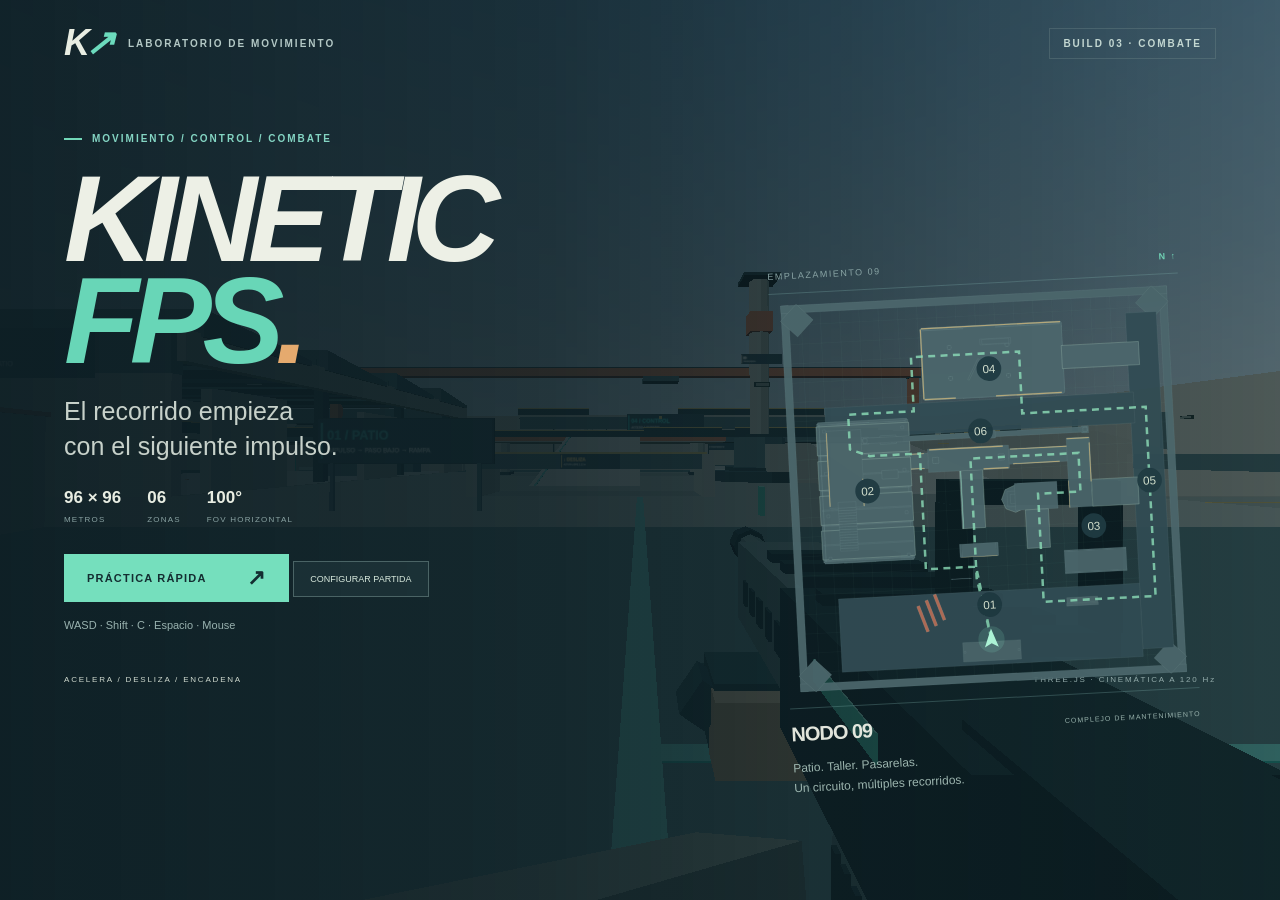
==== commit 979d9614: "Add files via upload" ====
--- a/index.html
+++ b/index.html
@@ -13,6 +13,7 @@
 </head>
 <body>
   <canvas id="game" aria-label="Escenario tridimensional KINETIC FPS"></canvas>
+  <div id="scene-feedback" aria-hidden="true"><div id="damage-feedback"></div><div id="heal-feedback"></div><div id="death-black"></div><div id="death-red"></div></div>
   <div id="load-status">Construyendo NODO 09<span></span></div>
   <div id="hud" hidden>
     <div class="location"><span class="live-dot"></span><b>NODO 09</b><span id="zone">01 · PATIO</span></div>
@@ -21,7 +22,7 @@
     <div id="hitmarker" aria-hidden="true">×</div>
     <div class="telemetry"><div class="velocity"><strong id="speed">0.0</strong><span>m/s</span></div><div class="movement"><b id="state">QUIETO</b><small><span id="ground">● SUELO</span><span><b id="fps">60</b> FPS</span></small></div><div class="speed-track"><i id="speed-fill"></i></div></div>
     <div class="weapon-info"><span><span id="weapon-name">K-09</span> <small id="fire-mode">/ AUTO</small></span><strong id="ammo">40</strong><div><span id="ammo-status">/ 40</span> · IMPACTOS <b id="hits">00</b><i id="reload-progress"></i></div><button id="auto-reload" aria-pressed="true">AUTO RECARGA: ON</button></div>
-    <div id="health-bar" class="vital-bar"><span>VIDA</span><b id="health-value">100</b><i><em id="health-fill"></em></i></div><div id="shield-bar" class="vital-bar"><span>ESCUDO</span><b id="shield-value">100</b><i><em id="shield-fill"></em></i></div><div id="score-bar"><span id="score-label-blue">AZUL</span> <b id="score-blue">0</b><span> / </span><span id="score-label-red">ROJO</span> <b id="score-red">0</b></div><div id="match-status">ENTRENAMIENTO</div><div id="death-feedback" hidden></div><div id="damage-feedback"></div><div id="heal-feedback"></div><div id="ally-indicators"></div><div id="kill-feed" aria-label="Bajas recientes"></div>
+    <div id="health-bar" class="vital-bar"><span>VIDA</span><b id="health-value">100</b><i><em id="health-fill"></em></i></div><div id="shield-bar" class="vital-bar"><span>ESCUDO</span><b id="shield-value">100</b><i><em id="shield-fill"></em></i></div><div id="score-bar"><span id="score-label-blue">AZUL</span> <b id="score-blue">0</b><span> / </span><span id="score-label-red">ROJO</span> <b id="score-red">0</b></div><div id="match-status">ENTRENAMIENTO</div><div id="death-feedback" hidden><strong id="death-title"></strong><span id="death-countdown"></span></div><div id="ally-indicators"></div><div id="kill-feed" aria-label="Bajas recientes"></div>
 <div id="consume-progress" hidden><span id="consume-label"></span><i><b id="consume-fill"></b></i></div>
 <button id="crate-interact" hidden aria-label="Mantén para abrir la caja" aria-valuenow="0"><svg viewBox="0 0 64 64"><circle class="interact-track" cx="32" cy="32" r="28"/><circle class="interact-progress" cx="32" cy="32" r="28" pathLength="100"/></svg><b>✦</b><small>ABRIR · E</small></button><div id="chain-hint">SPRINT <span>→</span> DESLIZA <span>→</span> SALTA</div>
     <div id="minimap"><canvas id="minimap-canvas" aria-label="Minimapa de NODO 09"></canvas><span>N / 09</span></div><div id="weapon-slots" aria-label="Selector de armas"><button data-action="slot0">1 <b>FILO</b></button><button data-action="slot1" class="selected">2 <b>K-09</b></button><button data-action="slot2">3 <b>S-07</b></button></div><div id="consumable-slots" aria-label="Consumibles"><button id="use-bandage" data-action="bandage" hidden><span>✚</span><b>0</b><small>VENDAJE</small></button><button id="use-mini" data-action="mini" hidden><span>▱</span><b>0</b><small>MINI</small></button></div><div id="ping-readout" hidden></div><div id="toast" role="status"></div>
@@ -61,18 +62,19 @@
       <nav class="tabs"><button data-tab="settings" class="active">Ajustes</button><button data-tab="map">Recorrido</button><button data-tab="controls">Controles</button><button data-tab="reticle">Retícula</button><button data-tab="match">Partida</button><button data-tab="audio">Audio</button></nav>
       <div id="tab-settings" class="tab-content"><div class="settings-note">Los cambios se aplican a la simulación y se guardan en este navegador.</div><div id="sliders" class="settings-grid"></div><div class="switches"><label><input type="checkbox" id="autoSprint"> Sprint automático</label><label><input type="checkbox" id="contextualSlide"> Deslizamiento contextual táctil</label><label><input type="checkbox" id="autoResolution"> Resolución adaptativa</label><label><input type="checkbox" id="sound"> Sonido</label></div><div class="panel-bottom"><button id="defaults" class="secondary">Restaurar valores</button><span id="render-stats">Física · 120 Hz</span></div></div>
       <div id="tab-map" class="tab-content" hidden><div class="map-layout"><div id="pause-map" class="plan"></div><div class="map-description"><h3>NODO 09</h3><p>Un complejo compacto con rutas que se cruzan a distintas alturas.</p><ol><li><b>Patio:</b> acelera y cruza el paso bajo.</li><li><b>Taller:</b> sube las escaleras a la pasarela.</li><li><b>Terrazas:</b> enlaza rampa, salto y descenso.</li><li><b>Control:</b> atraviesa el interior o sube a la cubierta.</li><li><b>Vía rápida:</b> prueba tu velocidad en la recta este.</li><li><b>Transferencia:</b> cambia de ruta desde el centro.</li></ol><button id="reset-position" class="secondary">Volver al punto inicial</button></div></div></div>
-      <div id="tab-controls" class="tab-content" hidden><div class="controls-tools"><button id="customize-hud" class="primary">Personalizar HUD <span>↗</span></button><button id="reset-targets" class="secondary">Reiniciar partida</button></div><div id="look-settings" class="settings-grid"></div><div id="assist-settings" class="settings-grid"></div><div class="switches"><label><input id="invertY" type="checkbox"> Invertir eje vertical</label><label><input id="assist" type="checkbox"> Asistencia de apuntado</label><label><input id="assistMouse" type="checkbox"> Asistencia también con mouse</label><label><input id="mapRotate" type="checkbox"> Minimapa según jugador</label></div><div class="controls-grid"><div><h3>Teclado + mouse</h3><p><kbd>WASD</kbd> Movimiento <br><kbd>Shift</kbd> Sprint <br><kbd>Alt</kbd> Caminar <br><kbd>C / Ctrl</kbd> Deslizar al correr; mantener para agacharse<br><kbd>Espacio</kbd> Salto / slide jump<br><kbd>Click izq.</kbd> Disparar <br><kbd>Click der.</kbd> Apuntar<br><kbd>Esc / P</kbd> Pausa <br><kbd>R</kbd> Recargar<br><kbd>1 / 2 / 3</kbd> Cuchillo / K-09 / escopeta<br><kbd>Q</kbd> Marcador<br><kbd>B</kbd> Modo K-09 / S-07<br><kbd>H</kbd> Asistencia<br><kbd>F</kbd> Autodisparo ADS<br><kbd>E</kbd> Mantener para abrir caja<br><kbd>4 / 5</kbd> Vendaje / miniescudo<br><kbd>Inicio</kbd> Reiniciar posición</p></div><div><h3>Pantalla táctil</h3><p>Joystick izquierdo para moverte. Arrastra la zona derecha para mirar.</p><p><b>SPRINT</b> y <b>apuntado</b> se activan con un toque. <b>DESLIZA</b> usa el impulso al correr; a baja velocidad alterna agachado. <b>SALTO</b> permite salir del deslizamiento.</p><p>Puedes arrastrar el botón de disparo para apuntar mientras disparas. Activa sprint automático para liberar un dedo.</p><p class="muted">Autodisparo: activa AUTO y apunta con ADS a un enemigo visible. La ayuda acompaña tus correcciones manuales, sin seguir objetivos cuando dejas de mirar. Mantén ABRIR junto a una caja; toca el contador de balas para recargar. El apuntado es inmediato; los efectos del arma no alteran el rayo de disparo. Intensidad de cámara 0 desactiva balanceo, inclinación y aterrizaje visual.</p></div></div></div>
+      <div id="tab-controls" class="tab-content" hidden><div class="controls-tools"><button id="customize-hud" class="primary">Personalizar HUD <span>↗</span></button><button id="reset-targets" class="secondary">Reiniciar partida</button></div><div id="look-settings" class="settings-grid"></div><div id="assist-settings" class="settings-grid"></div><div class="switches"><label><input id="invertY" type="checkbox"> Invertir eje vertical</label><label><input id="assist" type="checkbox"> Asistencia de apuntado</label><label><input id="assistMouse" type="checkbox"> Asistencia también con mouse</label><label><input id="assistTracking" type="checkbox"> Seguimiento continuo en ADS</label><label><input id="autoInteract" type="checkbox"> Abrir cajas al mantenerlas en la mira</label><label><input id="mapRotate" type="checkbox"> Minimapa según jugador</label></div><div class="controls-grid"><div><h3>Teclado + mouse</h3><p><kbd>WASD</kbd> Movimiento <br><kbd>Shift</kbd> Sprint <br><kbd>Alt</kbd> Caminar <br><kbd>C / Ctrl</kbd> Deslizar al correr; mantener para agacharse<br><kbd>Espacio</kbd> Salto / slide jump<br><kbd>Click izq.</kbd> Disparar <br><kbd>Click der.</kbd> Apuntar<br><kbd>Esc / P</kbd> Pausa <br><kbd>R</kbd> Recargar<br><kbd>1 / 2 / 3</kbd> Cuchillo / K-09 / escopeta<br><kbd>Q</kbd> Marcador<br><kbd>B</kbd> Modo K-09 / S-07<br><kbd>H</kbd> Asistencia<br><kbd>F</kbd> Autodisparo ADS<br><kbd>E</kbd> Mantener para abrir caja<br><kbd>4 / 5</kbd> Vendaje / miniescudo<br><kbd>Inicio</kbd> Reiniciar posición</p></div><div><h3>Pantalla táctil</h3><p>Joystick izquierdo para moverte. Arrastra la zona derecha para mirar.</p><p><b>SPRINT</b> y <b>apuntado</b> se activan con un toque. <b>DESLIZA</b> usa el impulso al correr; a baja velocidad alterna agachado. <b>SALTO</b> permite salir del deslizamiento.</p><p>Puedes arrastrar el botón de disparo para apuntar mientras disparas. Activa sprint automático para liberar un dedo.</p><p class="muted">Autodisparo: activa AUTO y apunta con ADS a un enemigo visible. El seguimiento continuo ADS acompaña al enemigo visible; apartar la mira conserva tu control. Puedes desactivarlo o cambiar su intensidad y alcance. Mantén ABRIR junto a una caja; toca el contador de balas para recargar. El apuntado es inmediato; los efectos del arma no alteran el rayo de disparo. Intensidad de cámara 0 desactiva balanceo, inclinación y aterrizaje visual.</p></div></div></div>
       <div id="tab-match" class="tab-content" hidden>
  <p class="settings-note">Combate local. Todos los demás participantes son bots. El movimiento conserva los valores de NODO 09.</p>
  <div class="match-form">
  <label>Modo<select id="match-mode"><option value="training">Entrenamiento</option><option value="ffa">Todos contra todos</option><option value="tdm">Rojo vs. azul</option></select></label>
  <label>Soldados <output id="bot-count-label">4</output><input id="match-bots" type="range" min="1" max="20" value="4"></label>
- <label>Dificultad<select id="match-difficulty"><option value="easy">Fácil</option><option value="normal" selected>Normal</option><option value="hard">Difícil</option></select></label>
+ <label>Dificultad<select id="match-difficulty"><option value="recruit">Recluta</option><option value="easy">Fácil</option><option value="normal" selected>Normal</option><option value="hard">Difícil</option><option value="veteran">Veterano</option><option value="expert">Experto</option><option value="elite">Élite</option></select></label>
  <label>Tu equipo<select id="match-team"><option value="blue">Azul</option><option value="red">Rojo</option></select></label>
- <label>Duración<select id="match-minutes"><option value="3">3 min</option><option value="5" selected>5 min</option><option value="10">10 min</option><option value="15">15 min</option></select></label>
+ <label>Duración<select id="match-minutes"><option value="3">3 min</option><option value="5" selected>5 min</option><option value="10">10 min</option><option value="15">15 min</option><option value="0">Sin límite</option></select></label>
  <label>Límite de eliminaciones<select id="match-limit"><option>15</option><option selected>30</option><option>50</option><option>100</option></select></label>
  <label>Calidad de IA<select id="match-quality"><option value="adaptive">Adaptativa</option><option value="high">Alta</option><option value="low">Ahorro de CPU</option></select></label>
- <label>Regeneración de cajas<select id="match-crateSeconds"><option value="30">30 s</option><option value="36" selected>36 s</option><option value="45">45 s</option><option value="60">60 s</option></select></label>
+ <label>Ambiente<select id="match-environment"><option value="day">Día</option><option value="night">Noche estrellada</option></select></label>
+ <label>Regeneración de cajas<select id="match-crateSeconds"><option value="15">15 s</option><option value="20">20 s</option><option value="25">25 s</option><option value="30">30 s</option><option value="35" selected>35 s</option><option value="36">36 s</option><option value="40">40 s</option><option value="45">45 s</option><option value="50">50 s</option><option value="55">55 s</option><option value="60">60 s</option></select></label>
  </div><p id="bot-warning" class="settings-note">4 bots · Perfiles y percepción activos.</p>
  <div class="match-actions"><button id="begin-match" class="primary">INICIAR PARTIDA ↗</button><button id="restart-match" class="secondary">Reiniciar</button><button id="return-menu" class="secondary">Volver al menú</button></div>
  <p class="settings-note">Entrenamiento no tiene límite de tiempo. Rojo vs. azul: daño aliado desactivado. Protección al reaparecer: 2.2 s. Reserva K-09: 360; S-07: 56.</p>
--- a/style.css
+++ b/style.css
@@ -30,3 +30,21 @@
 .radar-overlay{position:absolute;inset:0;width:100%;height:100%;pointer-events:none}
 .hud-editing #crate-interact,.hud-editing #ally-indicators,.hud-editing #consume-progress,.hud-editing #damage-feedback,.hud-editing #heal-feedback{display:none!important}
 .reticle-options{flex-wrap:wrap;gap:15px}
+
+/* Clear feedback over the scene; HUD and touch controls keep their original sharpness. */
+#scene-feedback{position:fixed;inset:0;pointer-events:none;z-index:1}
+#scene-feedback>div{position:absolute;inset:0;pointer-events:none;opacity:0;will-change:opacity}
+#damage-feedback{background:radial-gradient(ellipse at center,transparent 30%,rgba(153,16,28,.32) 59%,rgba(190,25,36,.76) 85%,rgba(211,39,45,.97) 100%)}
+#heal-feedback{background:radial-gradient(ellipse at center,transparent 28%,rgba(52,207,144,.26) 56%,rgba(72,228,163,.72) 82%,rgba(100,241,181,.96) 100%)}
+#heal-feedback.mini{background:radial-gradient(ellipse at center,transparent 28%,rgba(44,161,238,.28) 56%,rgba(58,185,250,.75) 82%,rgba(112,217,255,.98) 100%)}
+#game{transition:filter .24s ease,transform .24s ease}
+.player-dead #game{filter:blur(5px) saturate(.65);transform:scale(1.018)}
+#death-black{z-index:2;background:radial-gradient(ellipse at center,rgba(3,8,13,.12) 12%,rgba(3,6,10,.58) 55%,#000 100%)}
+#death-red{z-index:3;background:radial-gradient(ellipse at center,transparent 24%,rgba(112,4,16,.25) 48%,rgba(161,8,26,.69) 74%,rgba(204,14,34,.94) 100%)}
+#death-feedback{top:43%;left:50%;width:min(76vw,780px);transform:translate(-50%,-50%);padding:0;background:none;border:0;z-index:8;pointer-events:none;text-align:center}
+#death-title{display:block;font-size:clamp(27px,5.2vw,64px);line-height:1.08;font-weight:900;font-style:italic;letter-spacing:-.025em;color:#ff5d67;text-shadow:0 2px 12px #16040980;will-change:opacity,transform}
+#death-countdown{display:block;margin-top:18px;color:#fff;font-size:clamp(10px,1.3vw,14px);letter-spacing:1.6px;text-shadow:0 1px 5px #000;will-change:opacity}
+.player-dead #reticle,.player-dead #hitmarker{opacity:0}
+#kill-feed{display:block;overflow:hidden}
+#kill-feed .kill-row{position:absolute;left:0;height:18px;max-width:100%;padding:3px 6px;line-height:12px;overflow:hidden;text-overflow:ellipsis;white-space:nowrap;transition:top .22s ease-out;will-change:transform,opacity}
+.hud-editing #death-feedback{display:none!important}
